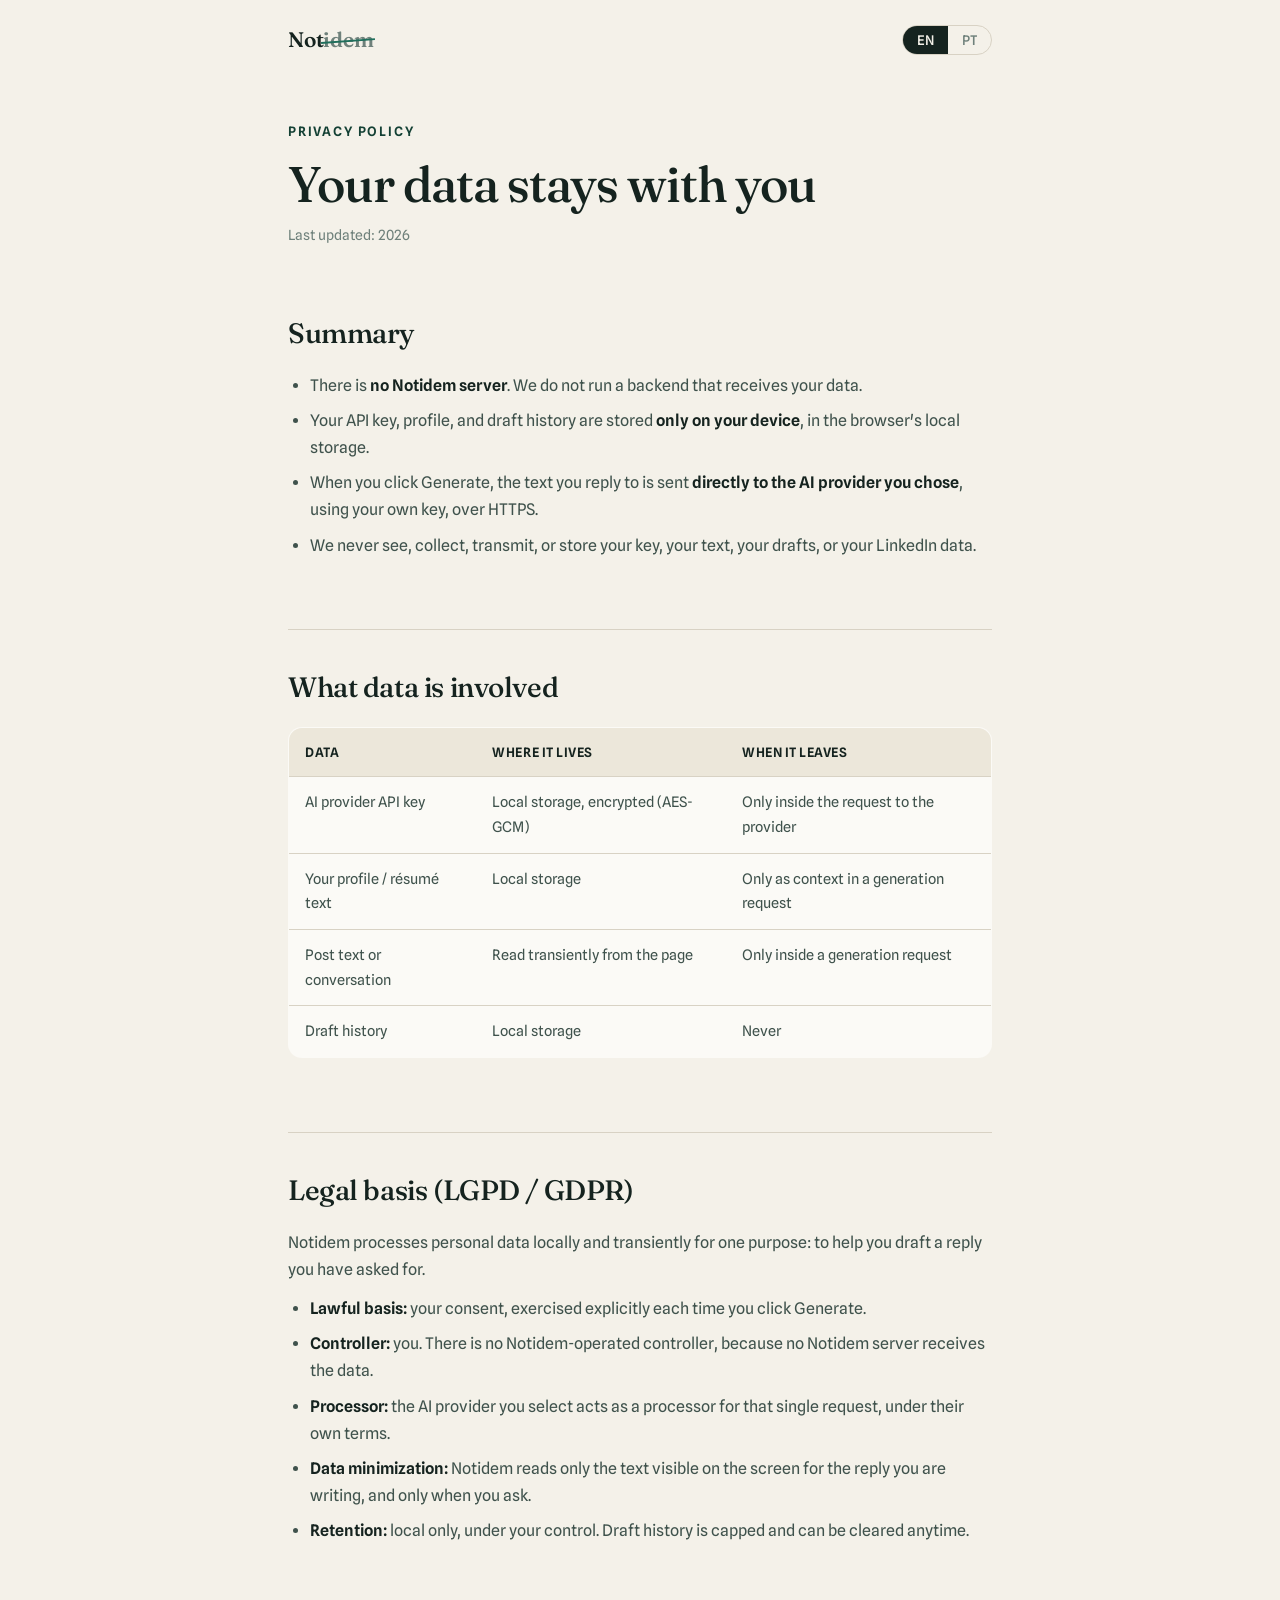
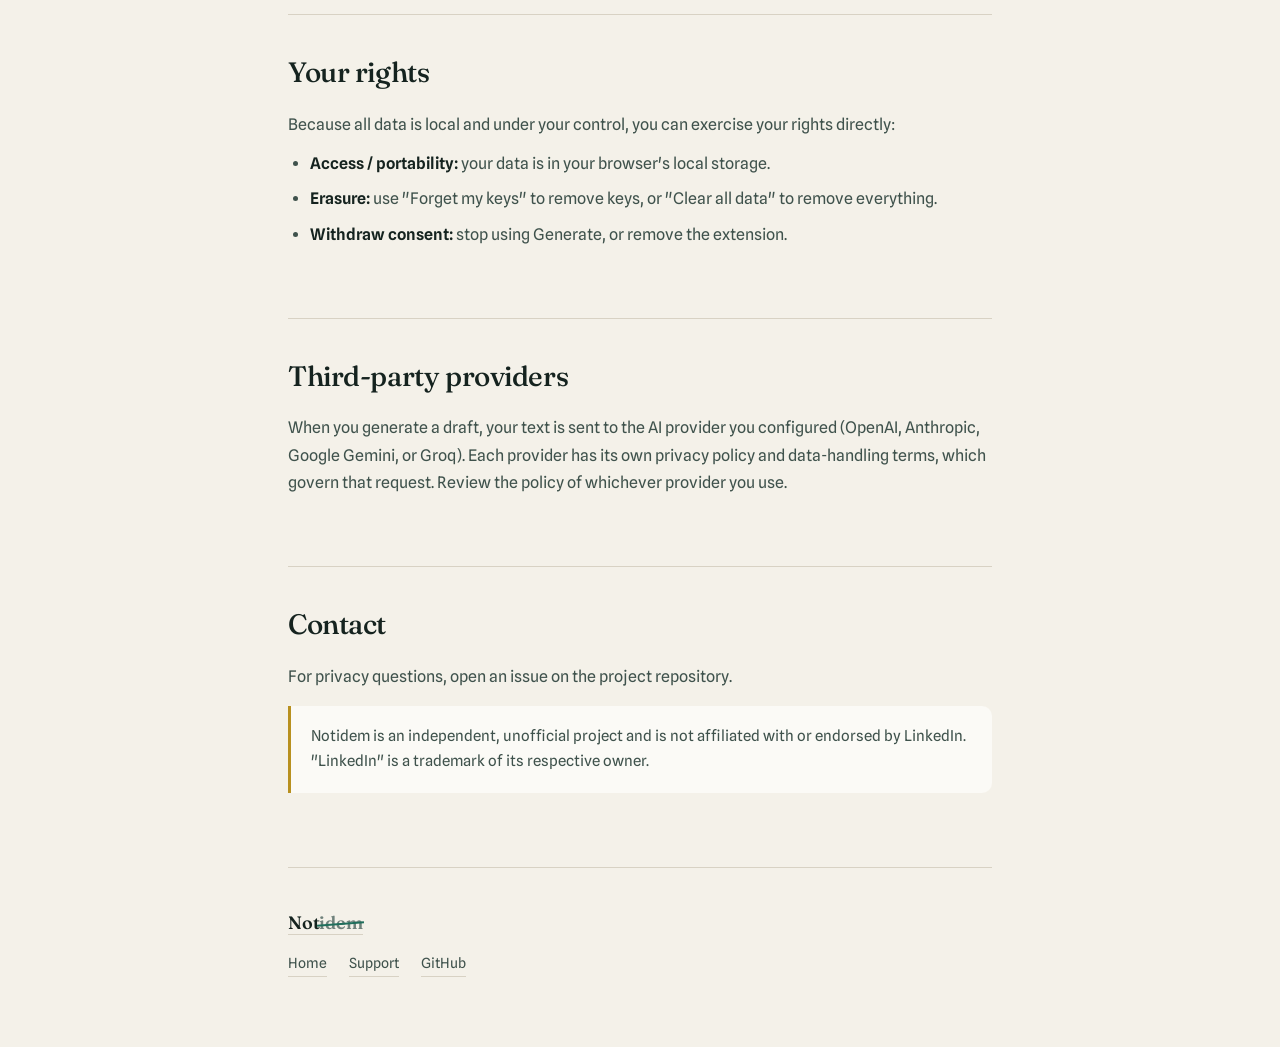
==== docs/privacy.html @ 38a12a80 "Set version to 1.0.0, shorten description in manifest, add privacy.html and support.html, update zip" ====
<!DOCTYPE html>
<html lang="en">
<head>
<meta charset="UTF-8">
<meta name="viewport" content="width=device-width, initial-scale=1.0">
<title>Notidem — Privacy Policy</title>
<meta name="description" content="Notidem's privacy policy: no backend, local-only storage, your data sent only to the AI provider you choose. LGPD and GDPR aligned.">
<link rel="preconnect" href="https://fonts.googleapis.com">
<link rel="preconnect" href="https://fonts.gstatic.com" crossorigin>
<link href="https://fonts.googleapis.com/css2?family=Fraunces:opsz,wght@9..144,400;9..144,500;9..144,600&family=Spline+Sans:wght@400;500;600&display=swap" rel="stylesheet">
<style>
  :root {
    --ink: #15231f; --ink-soft: #3f524c; --ink-faint: #6f817b;
    --paper: #f4f1e9; --paper-2: #ece7da; --line: #d8d2c4;
    --accent: #1f6f5c; --accent-deep: #134034; --gold: #b8901f; --white: #fbfaf6;
    --radius: 14px; --display: "Fraunces", Georgia, serif; --body: "Spline Sans", system-ui, sans-serif;
  }
  * { margin: 0; padding: 0; box-sizing: border-box; }
  html { scroll-behavior: smooth; }
  body { font-family: var(--body); background: var(--paper); color: var(--ink); line-height: 1.7; -webkit-font-smoothing: antialiased; }
  .wrap { max-width: 760px; margin: 0 auto; padding: 0 28px; }
  header.bar { display: flex; align-items: center; justify-content: space-between; padding: 22px 28px; max-width: 760px; margin: 0 auto; }
  .brand { font-family: var(--display); font-weight: 600; font-size: 21px; letter-spacing: -0.01em; text-decoration: none; color: var(--ink); }
  .brand .strike { position: relative; color: var(--ink-faint); }
  .brand .strike::after { content: ""; position: absolute; left: -2px; right: -2px; top: 52%; height: 2px; background: var(--accent); transform: rotate(-4deg); }
  .lang { display: inline-flex; border: 1px solid var(--line); border-radius: 999px; overflow: hidden; font-size: 13px; font-weight: 500; }
  .lang button { background: transparent; border: 0; padding: 6px 14px; cursor: pointer; color: var(--ink-faint); font-family: var(--body); font-weight: 500; }
  .lang button.on { background: var(--ink); color: var(--paper); }

  .hero { padding: 40px 0 8px; }
  .eyebrow { font-size: 13px; letter-spacing: 0.14em; text-transform: uppercase; color: var(--accent-deep); font-weight: 600; margin-bottom: 16px; }
  h1 { font-family: var(--display); font-weight: 500; font-size: clamp(34px, 6vw, 50px); line-height: 1.05; letter-spacing: -0.02em; }
  .updated { margin-top: 14px; font-size: 14px; color: var(--ink-faint); }

  section { padding: 34px 0; border-top: 1px solid var(--line); margin-top: 24px; }
  section:first-of-type { border-top: none; margin-top: 8px; }
  h2 { font-family: var(--display); font-weight: 500; font-size: clamp(22px, 3.5vw, 28px); letter-spacing: -0.015em; margin-bottom: 14px; }
  h3 { font-size: 17px; font-weight: 600; margin: 18px 0 6px; }
  p { color: var(--ink-soft); margin-bottom: 12px; }
  p strong, li strong { color: var(--ink); font-weight: 600; }
  ul { margin: 0 0 12px; padding-left: 22px; }
  li { color: var(--ink-soft); margin-bottom: 8px; }
  .lead { font-size: 18px; color: var(--ink); }

  table { width: 100%; border-collapse: collapse; margin: 16px 0; background: var(--white); border: 1px solid var(--line); border-radius: var(--radius); overflow: hidden; font-size: 14.5px; }
  th, td { text-align: left; padding: 13px 16px; border-bottom: 1px solid var(--line); vertical-align: top; }
  th { background: var(--paper-2); font-weight: 600; color: var(--ink); font-size: 13px; text-transform: uppercase; letter-spacing: 0.04em; }
  tr:last-child td { border-bottom: none; }
  td { color: var(--ink-soft); }

  .callout { background: var(--white); border-left: 3px solid var(--gold); border-radius: 0 10px 10px 0; padding: 18px 20px; margin: 16px 0; }
  .callout p { margin: 0; font-size: 15px; }
  code { background: var(--paper-2); padding: 2px 7px; border-radius: 5px; font-size: 13.5px; }

  footer { padding: 40px 0 70px; border-top: 1px solid var(--line); color: var(--ink-faint); font-size: 14px; margin-top: 24px; }
  footer a { color: var(--ink-soft); text-decoration: none; border-bottom: 1px solid var(--line); }
  footer a:hover { color: var(--accent); }
  .foot-links { display: flex; flex-wrap: wrap; gap: 22px; margin-top: 14px; }

  [data-en], [data-pt] { display: none; }
  body[data-lang="en"] [data-en] { display: revert; }
  body[data-lang="pt"] [data-pt] { display: revert; }
  body[data-lang="en"] td [data-en], body[data-lang="pt"] td [data-pt] { display: revert; }
</style>
</head>
<body data-lang="en">

<header class="bar">
  <a class="brand" href="index.html">Not<span class="strike">idem</span></a>
  <div class="lang" role="group" aria-label="Language">
    <button id="b-en" class="on" onclick="setLang('en')">EN</button>
    <button id="b-pt" onclick="setLang('pt')">PT</button>
  </div>
</header>

<div class="wrap">

  <div class="hero">
    <div class="eyebrow"><span data-en>Privacy Policy</span><span data-pt>Política de Privacidade</span></div>
    <h1><span data-en>Your data stays with you</span><span data-pt>Seus dados ficam com você</span></h1>
    <p class="updated"><span data-en>Last updated: 2026</span><span data-pt>Última atualização: 2026</span></p>
  </div>

  <section>
    <h2><span data-en>Summary</span><span data-pt>Resumo</span></h2>
    <ul>
      <li><span data-en>There is <strong>no Notidem server</strong>. We do not run a backend that receives your data.</span><span data-pt>Não existe <strong>servidor do Notidem</strong>. Não operamos backend que receba seus dados.</span></li>
      <li><span data-en>Your API key, profile, and draft history are stored <strong>only on your device</strong>, in the browser's local storage.</span><span data-pt>Sua chave de API, perfil e histórico de rascunhos ficam <strong>apenas no seu dispositivo</strong>, no armazenamento local do navegador.</span></li>
      <li><span data-en>When you click Generate, the text you reply to is sent <strong>directly to the AI provider you chose</strong>, using your own key, over HTTPS.</span><span data-pt>Ao clicar em Generate, o texto ao qual você responde é enviado <strong>diretamente ao provedor de IA escolhido</strong>, usando sua própria chave, via HTTPS.</span></li>
      <li><span data-en>We never see, collect, transmit, or store your key, your text, your drafts, or your LinkedIn data.</span><span data-pt>Nunca vemos, coletamos, transmitimos ou armazenamos sua chave, seu texto, seus rascunhos ou seus dados do LinkedIn.</span></li>
    </ul>
  </section>

  <section>
    <h2><span data-en>What data is involved</span><span data-pt>Quais dados estão envolvidos</span></h2>
    <table>
      <thead>
        <tr>
          <th><span data-en>Data</span><span data-pt>Dado</span></th>
          <th><span data-en>Where it lives</span><span data-pt>Onde fica</span></th>
          <th><span data-en>When it leaves</span><span data-pt>Quando sai</span></th>
        </tr>
      </thead>
      <tbody>
        <tr>
          <td><span data-en>AI provider API key</span><span data-pt>Chave de API do provedor</span></td>
          <td><span data-en>Local storage, encrypted (AES-GCM)</span><span data-pt>Armazenamento local, criptografada (AES-GCM)</span></td>
          <td><span data-en>Only inside the request to the provider</span><span data-pt>Apenas dentro da requisição ao provedor</span></td>
        </tr>
        <tr>
          <td><span data-en>Your profile / résumé text</span><span data-pt>Seu perfil / texto do currículo</span></td>
          <td><span data-en>Local storage</span><span data-pt>Armazenamento local</span></td>
          <td><span data-en>Only as context in a generation request</span><span data-pt>Apenas como contexto numa requisição</span></td>
        </tr>
        <tr>
          <td><span data-en>Post text or conversation</span><span data-pt>Texto do post ou conversa</span></td>
          <td><span data-en>Read transiently from the page</span><span data-pt>Lido transitoriamente da página</span></td>
          <td><span data-en>Only inside a generation request</span><span data-pt>Apenas dentro de uma requisição</span></td>
        </tr>
        <tr>
          <td><span data-en>Draft history</span><span data-pt>Histórico de rascunhos</span></td>
          <td><span data-en>Local storage</span><span data-pt>Armazenamento local</span></td>
          <td><span data-en>Never</span><span data-pt>Nunca</span></td>
        </tr>
      </tbody>
    </table>
  </section>

  <section>
    <h2><span data-en>Legal basis (LGPD / GDPR)</span><span data-pt>Base legal (LGPD / GDPR)</span></h2>
    <p><span data-en>Notidem processes personal data locally and transiently for one purpose: to help you draft a reply you have asked for.</span><span data-pt>O Notidem processa dados pessoais de forma local e transitória com um único objetivo: ajudar você a redigir uma resposta que você solicitou.</span></p>
    <ul>
      <li><span data-en><strong>Lawful basis:</strong> your consent, exercised explicitly each time you click Generate.</span><span data-pt><strong>Base legal:</strong> seu consentimento, exercido explicitamente cada vez que você clica em Generate.</span></li>
      <li><span data-en><strong>Controller:</strong> you. There is no Notidem-operated controller, because no Notidem server receives the data.</span><span data-pt><strong>Controlador:</strong> você. Não há controlador operado pelo Notidem, pois nenhum servidor do Notidem recebe os dados.</span></li>
      <li><span data-en><strong>Processor:</strong> the AI provider you select acts as a processor for that single request, under their own terms.</span><span data-pt><strong>Operador:</strong> o provedor de IA que você seleciona atua como operador para aquela requisição, sob os termos dele.</span></li>
      <li><span data-en><strong>Data minimization:</strong> Notidem reads only the text visible on the screen for the reply you are writing, and only when you ask.</span><span data-pt><strong>Minimização:</strong> o Notidem lê apenas o texto visível na tela para a resposta que você está escrevendo, e somente quando você pede.</span></li>
      <li><span data-en><strong>Retention:</strong> local only, under your control. Draft history is capped and can be cleared anytime.</span><span data-pt><strong>Retenção:</strong> apenas local, sob seu controle. O histórico é limitado e pode ser apagado a qualquer momento.</span></li>
    </ul>
  </section>

  <section>
    <h2><span data-en>Your rights</span><span data-pt>Seus direitos</span></h2>
    <p><span data-en>Because all data is local and under your control, you can exercise your rights directly:</span><span data-pt>Como todos os dados são locais e estão sob seu controle, você exerce seus direitos diretamente:</span></p>
    <ul>
      <li><span data-en><strong>Access / portability:</strong> your data is in your browser's local storage.</span><span data-pt><strong>Acesso / portabilidade:</strong> seus dados estão no armazenamento local do navegador.</span></li>
      <li><span data-en><strong>Erasure:</strong> use "Forget my keys" to remove keys, or "Clear all data" to remove everything.</span><span data-pt><strong>Exclusão:</strong> use "Forget my keys" para remover chaves, ou "Clear all data" para remover tudo.</span></li>
      <li><span data-en><strong>Withdraw consent:</strong> stop using Generate, or remove the extension.</span><span data-pt><strong>Retirar consentimento:</strong> pare de usar o Generate, ou remova a extensão.</span></li>
    </ul>
  </section>

  <section>
    <h2><span data-en>Third-party providers</span><span data-pt>Provedores de terceiros</span></h2>
    <p><span data-en>When you generate a draft, your text is sent to the AI provider you configured (OpenAI, Anthropic, Google Gemini, or Groq). Each provider has its own privacy policy and data-handling terms, which govern that request. Review the policy of whichever provider you use.</span><span data-pt>Ao gerar um rascunho, seu texto é enviado ao provedor de IA configurado (OpenAI, Anthropic, Google Gemini ou Groq). Cada provedor tem sua própria política de privacidade e termos de tratamento de dados, que regem aquela requisição. Revise a política do provedor que você usar.</span></p>
  </section>

  <section>
    <h2><span data-en>Contact</span><span data-pt>Contato</span></h2>
    <p><span data-en>For privacy questions, open an issue on the project repository.</span><span data-pt>Para dúvidas sobre privacidade, abra uma issue no repositório do projeto.</span></p>
    <div class="callout">
      <p><span data-en>Notidem is an independent, unofficial project and is not affiliated with or endorsed by LinkedIn. "LinkedIn" is a trademark of its respective owner.</span><span data-pt>O Notidem é um projeto independente e não oficial, sem vínculo com o LinkedIn nem endosso dele. "LinkedIn" é marca registrada de seu respectivo dono.</span></p>
    </div>
  </section>

  <footer>
    <a class="brand" style="font-size:18px" href="index.html">Not<span class="strike">idem</span></a>
    <div class="foot-links">
      <a href="index.html"><span data-en>Home</span><span data-pt>Início</span></a>
      <a href="support.html"><span data-en>Support</span><span data-pt>Suporte</span></a>
      <a href="https://github.com/paulpessoa/notidem" target="_blank" rel="noopener">GitHub</a>
    </div>
  </footer>

</div>

<script>
  function setLang(l) {
    document.body.setAttribute('data-lang', l);
    document.documentElement.lang = l;
    document.getElementById('b-en').classList.toggle('on', l === 'en');
    document.getElementById('b-pt').classList.toggle('on', l === 'pt');
    try { localStorage.setItem('notidem-lang', l); } catch (e) {}
  }
  (function () {
    var saved;
    try { saved = localStorage.getItem('notidem-lang'); } catch (e) {}
    if (!saved) saved = (navigator.language || 'en').toLowerCase().indexOf('pt') === 0 ? 'pt' : 'en';
    setLang(saved);
  })();
</script>
</body>
</html>
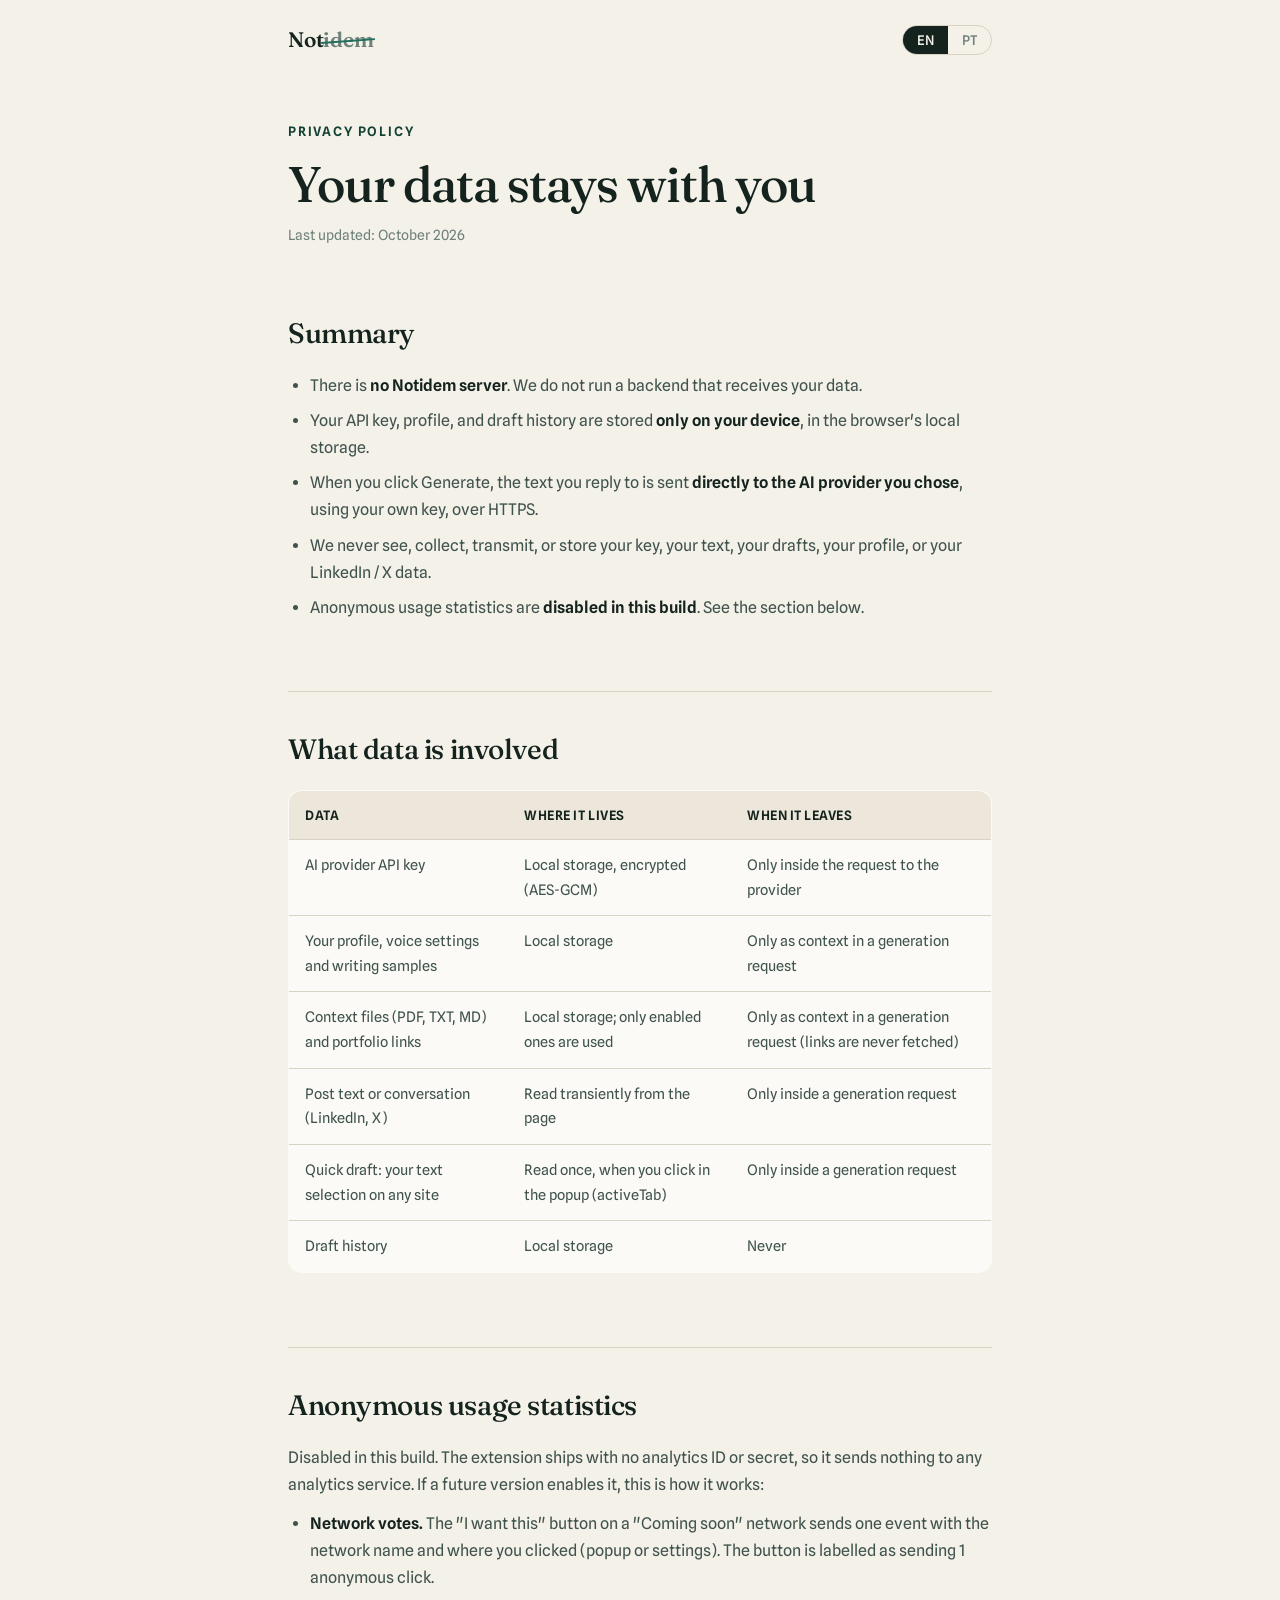
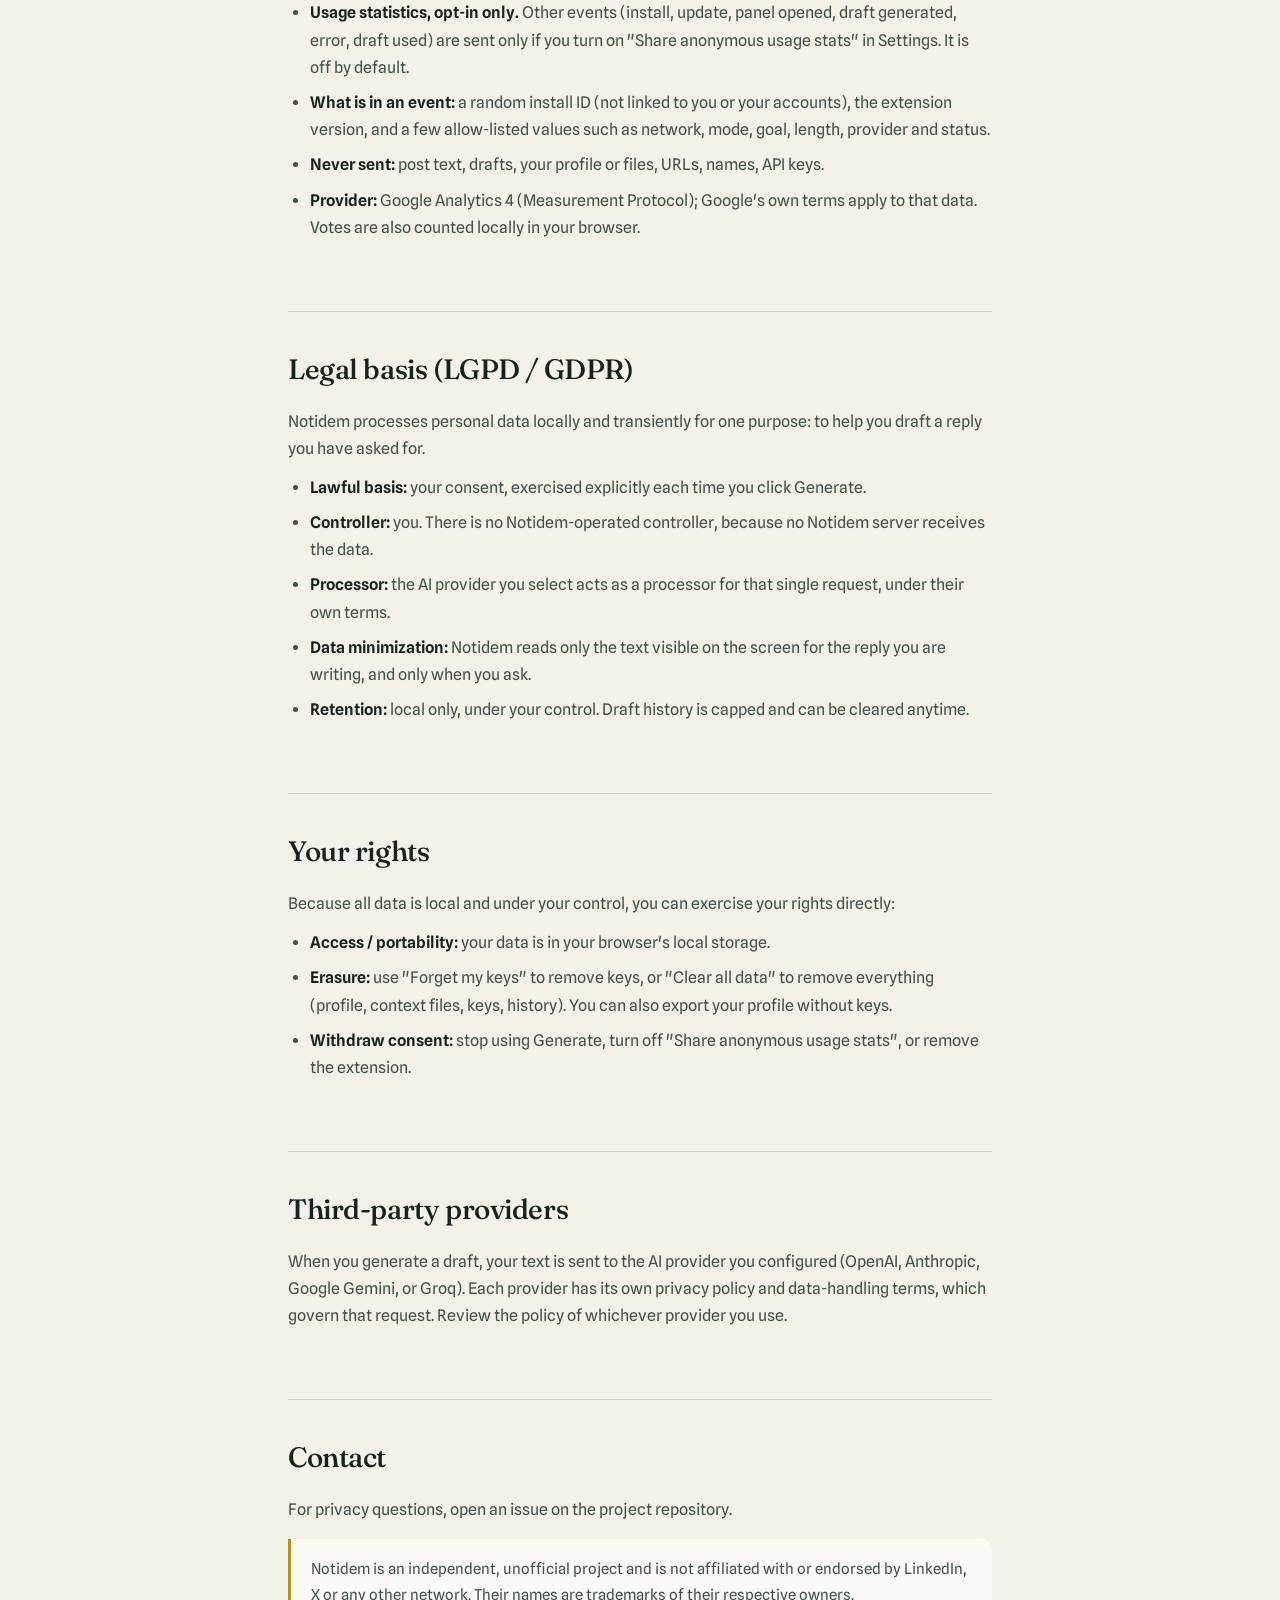
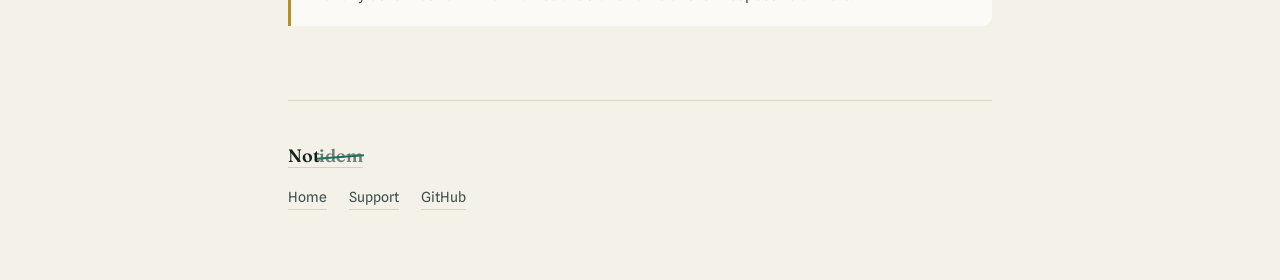
==== commit ac26c81f: "docs: privacy + permissions for v2 Co-Authored-By: Claude Opus 5.5 <noreply@anthropic.com> Claude-Se" ====
--- a/docs/privacy.html
+++ b/docs/privacy.html
@@ -78,7 +78,7 @@
   <div class="hero">
     <div class="eyebrow"><span data-en>Privacy Policy</span><span data-pt>Política de Privacidade</span></div>
     <h1><span data-en>Your data stays with you</span><span data-pt>Seus dados ficam com você</span></h1>
-    <p class="updated"><span data-en>Last updated: 2026</span><span data-pt>Última atualização: 2026</span></p>
+    <p class="updated"><span data-en>Last updated: October 2026</span><span data-pt>Última atualização: outubro de 2026</span></p>
   </div>
 
   <section>
@@ -87,7 +87,8 @@
       <li><span data-en>There is <strong>no Notidem server</strong>. We do not run a backend that receives your data.</span><span data-pt>Não existe <strong>servidor do Notidem</strong>. Não operamos backend que receba seus dados.</span></li>
       <li><span data-en>Your API key, profile, and draft history are stored <strong>only on your device</strong>, in the browser's local storage.</span><span data-pt>Sua chave de API, perfil e histórico de rascunhos ficam <strong>apenas no seu dispositivo</strong>, no armazenamento local do navegador.</span></li>
       <li><span data-en>When you click Generate, the text you reply to is sent <strong>directly to the AI provider you chose</strong>, using your own key, over HTTPS.</span><span data-pt>Ao clicar em Generate, o texto ao qual você responde é enviado <strong>diretamente ao provedor de IA escolhido</strong>, usando sua própria chave, via HTTPS.</span></li>
-      <li><span data-en>We never see, collect, transmit, or store your key, your text, your drafts, or your LinkedIn data.</span><span data-pt>Nunca vemos, coletamos, transmitimos ou armazenamos sua chave, seu texto, seus rascunhos ou seus dados do LinkedIn.</span></li>
+      <li><span data-en>We never see, collect, transmit, or store your key, your text, your drafts, your profile, or your LinkedIn / X data.</span><span data-pt>Nunca vemos, coletamos, transmitimos ou armazenamos sua chave, seu texto, seus rascunhos, seu perfil ou seus dados do LinkedIn / X.</span></li>
+      <li><span data-en>Anonymous usage statistics are <strong>disabled in this build</strong>. See the section below.</span><span data-pt>As estatísticas anônimas de uso estão <strong>desativadas nesta versão</strong>. Veja a seção abaixo.</span></li>
     </ul>
   </section>
 
@@ -108,13 +109,23 @@
           <td><span data-en>Only inside the request to the provider</span><span data-pt>Apenas dentro da requisição ao provedor</span></td>
         </tr>
         <tr>
-          <td><span data-en>Your profile / résumé text</span><span data-pt>Seu perfil / texto do currículo</span></td>
+          <td><span data-en>Your profile, voice settings and writing samples</span><span data-pt>Seu perfil, configurações de voz e exemplos de escrita</span></td>
           <td><span data-en>Local storage</span><span data-pt>Armazenamento local</span></td>
           <td><span data-en>Only as context in a generation request</span><span data-pt>Apenas como contexto numa requisição</span></td>
         </tr>
         <tr>
-          <td><span data-en>Post text or conversation</span><span data-pt>Texto do post ou conversa</span></td>
+          <td><span data-en>Context files (PDF, TXT, MD) and portfolio links</span><span data-pt>Arquivos de contexto (PDF, TXT, MD) e links de portfólio</span></td>
+          <td><span data-en>Local storage; only enabled ones are used</span><span data-pt>Armazenamento local; só os ativados são usados</span></td>
+          <td><span data-en>Only as context in a generation request (links are never fetched)</span><span data-pt>Apenas como contexto numa requisição (links nunca são acessados)</span></td>
+        </tr>
+        <tr>
+          <td><span data-en>Post text or conversation (LinkedIn, X)</span><span data-pt>Texto do post ou conversa (LinkedIn, X)</span></td>
           <td><span data-en>Read transiently from the page</span><span data-pt>Lido transitoriamente da página</span></td>
+          <td><span data-en>Only inside a generation request</span><span data-pt>Apenas dentro de uma requisição</span></td>
+        </tr>
+        <tr>
+          <td><span data-en>Quick draft: your text selection on any site</span><span data-pt>Rascunho rápido: seu texto selecionado em qualquer site</span></td>
+          <td><span data-en>Read once, when you click in the popup (activeTab)</span><span data-pt>Lido uma vez, quando você clica no popup (activeTab)</span></td>
           <td><span data-en>Only inside a generation request</span><span data-pt>Apenas dentro de uma requisição</span></td>
         </tr>
         <tr>
@@ -124,6 +135,18 @@
         </tr>
       </tbody>
     </table>
+  </section>
+
+  <section id="anonymous-usage-statistics">
+    <h2><span data-en>Anonymous usage statistics</span><span data-pt>Estatísticas anônimas de uso</span></h2>
+    <p><span data-en>Disabled in this build. The extension ships with no analytics ID or secret, so it sends nothing to any analytics service. If a future version enables it, this is how it works:</span><span data-pt>Desativadas nesta versão. A extensão não traz ID nem segredo de analytics, então não envia nada a nenhum serviço de estatísticas. Se uma versão futura ativar, funciona assim:</span></p>
+    <ul>
+      <li><span data-en><strong>Network votes.</strong> The "I want this" button on a "Coming soon" network sends one event with the network name and where you clicked (popup or settings). The button is labelled as sending 1 anonymous click.</span><span data-pt><strong>Votos de redes.</strong> O botão "I want this" em uma rede "Em breve" envia um evento com o nome da rede e onde você clicou (popup ou configurações). O botão informa que envia 1 clique anônimo.</span></li>
+      <li><span data-en><strong>Usage statistics, opt-in only.</strong> Other events (install, update, panel opened, draft generated, error, draft used) are sent only if you turn on "Share anonymous usage stats" in Settings. It is off by default.</span><span data-pt><strong>Estatísticas de uso, só com opt-in.</strong> Outros eventos (instalação, atualização, painel aberto, rascunho gerado, erro, rascunho usado) só são enviados se você ativar "Share anonymous usage stats" nas configurações. Vem desativado por padrão.</span></li>
+      <li><span data-en><strong>What is in an event:</strong> a random install ID (not linked to you or your accounts), the extension version, and a few allow-listed values such as network, mode, goal, length, provider and status.</span><span data-pt><strong>O que há em um evento:</strong> um ID de instalação aleatório (não ligado a você nem às suas contas), a versão da extensão e poucos valores de uma lista permitida, como rede, modo, objetivo, tamanho, provedor e status.</span></li>
+      <li><span data-en><strong>Never sent:</strong> post text, drafts, your profile or files, URLs, names, API keys.</span><span data-pt><strong>Nunca enviados:</strong> texto de posts, rascunhos, seu perfil ou arquivos, URLs, nomes, chaves de API.</span></li>
+      <li><span data-en><strong>Provider:</strong> Google Analytics 4 (Measurement Protocol); Google's own terms apply to that data. Votes are also counted locally in your browser.</span><span data-pt><strong>Provedor:</strong> Google Analytics 4 (Measurement Protocol); valem os termos do Google para esses dados. Os votos também são contados localmente no seu navegador.</span></li>
+    </ul>
   </section>
 
   <section>
@@ -143,8 +166,8 @@
     <p><span data-en>Because all data is local and under your control, you can exercise your rights directly:</span><span data-pt>Como todos os dados são locais e estão sob seu controle, você exerce seus direitos diretamente:</span></p>
     <ul>
       <li><span data-en><strong>Access / portability:</strong> your data is in your browser's local storage.</span><span data-pt><strong>Acesso / portabilidade:</strong> seus dados estão no armazenamento local do navegador.</span></li>
-      <li><span data-en><strong>Erasure:</strong> use "Forget my keys" to remove keys, or "Clear all data" to remove everything.</span><span data-pt><strong>Exclusão:</strong> use "Forget my keys" para remover chaves, ou "Clear all data" para remover tudo.</span></li>
-      <li><span data-en><strong>Withdraw consent:</strong> stop using Generate, or remove the extension.</span><span data-pt><strong>Retirar consentimento:</strong> pare de usar o Generate, ou remova a extensão.</span></li>
+      <li><span data-en><strong>Erasure:</strong> use "Forget my keys" to remove keys, or "Clear all data" to remove everything (profile, context files, keys, history). You can also export your profile without keys.</span><span data-pt><strong>Exclusão:</strong> use "Forget my keys" para remover chaves, ou "Clear all data" para remover tudo (perfil, arquivos de contexto, chaves, histórico). Você também pode exportar seu perfil sem as chaves.</span></li>
+      <li><span data-en><strong>Withdraw consent:</strong> stop using Generate, turn off "Share anonymous usage stats", or remove the extension.</span><span data-pt><strong>Retirar consentimento:</strong> pare de usar o Generate, desative "Share anonymous usage stats" ou remova a extensão.</span></li>
     </ul>
   </section>
 
@@ -157,7 +180,7 @@
     <h2><span data-en>Contact</span><span data-pt>Contato</span></h2>
     <p><span data-en>For privacy questions, open an issue on the project repository.</span><span data-pt>Para dúvidas sobre privacidade, abra uma issue no repositório do projeto.</span></p>
     <div class="callout">
-      <p><span data-en>Notidem is an independent, unofficial project and is not affiliated with or endorsed by LinkedIn. "LinkedIn" is a trademark of its respective owner.</span><span data-pt>O Notidem é um projeto independente e não oficial, sem vínculo com o LinkedIn nem endosso dele. "LinkedIn" é marca registrada de seu respectivo dono.</span></p>
+      <p><span data-en>Notidem is an independent, unofficial project and is not affiliated with or endorsed by LinkedIn, X or any other network. Their names are trademarks of their respective owners.</span><span data-pt>O Notidem é um projeto independente e não oficial, sem vínculo com LinkedIn, X ou qualquer outra rede, nem endosso deles. Os nomes são marcas registradas de seus respectivos donos.</span></p>
     </div>
   </section>
 
